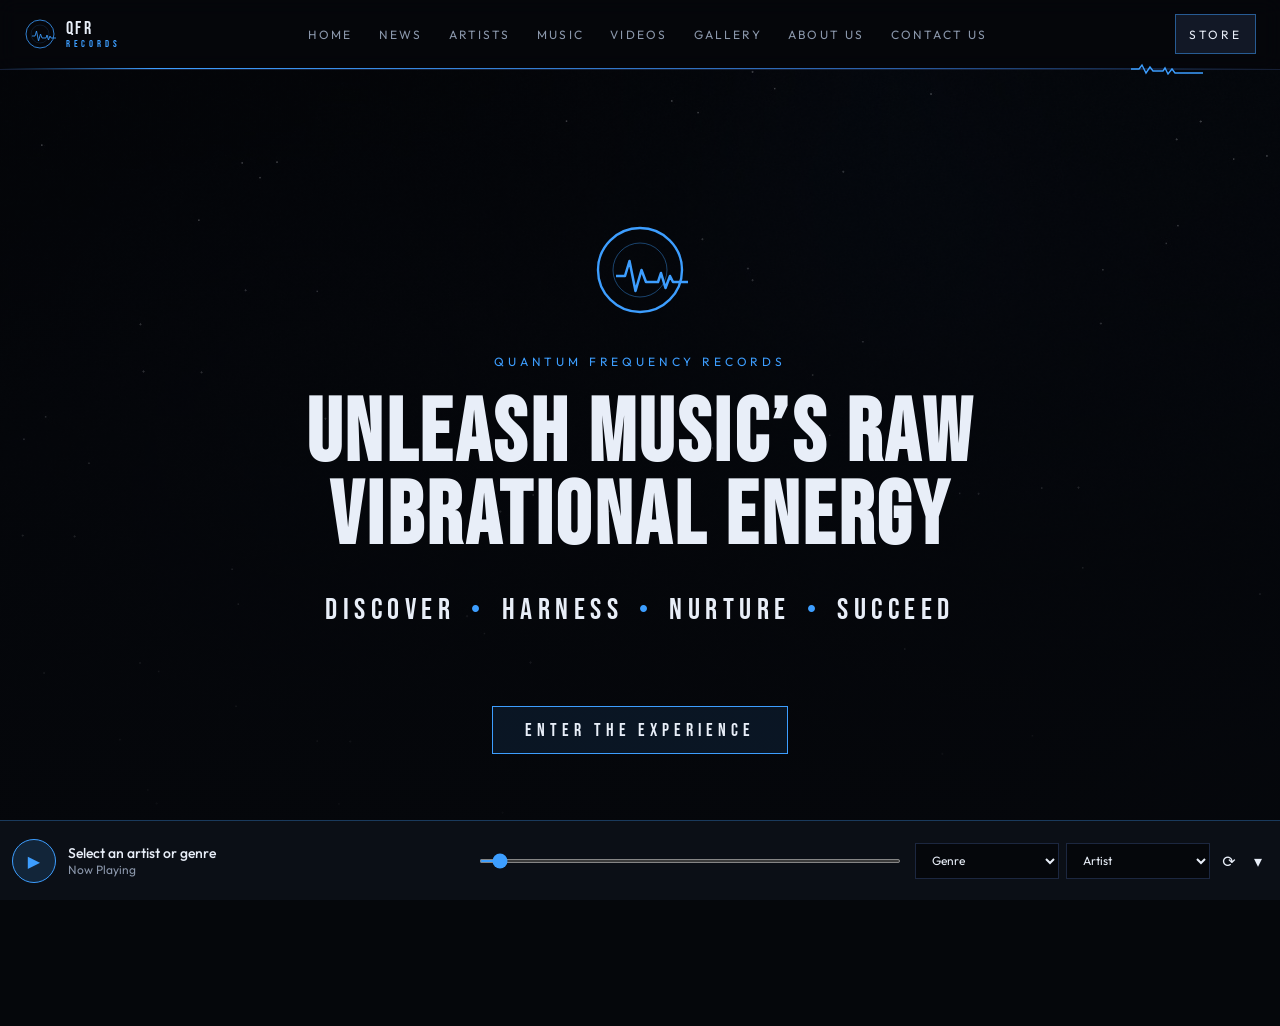
==== index.html @ 03499c4d "Initial QFR website: JSON-driven GitHub Pages universe Cinematic landing, home dashboard, roster, un" ====
<!DOCTYPE html>
<html lang="en" data-root="./">
<head>
  <meta charset="utf-8">
  <meta name="viewport" content="width=device-width, initial-scale=1">
  <title>Enter — Quantum Frequency Records</title>
  <meta name="description" content="Quantum Frequency Records — a home for artists, sounds and stories that refuse to exist inside the expected.">
  <meta name="theme-color" content="#05070b">
  <link rel="icon" type="image/svg+xml" href="./favicon.svg">
  <link rel="stylesheet" href="./assets/css/site.css">
</head>
<body>
  <div id="site-header"></div>
  <main id="app" class="page-pad"></main>
  <div id="site-footer"></div>
  <div id="now-playing"></div>
  <script src="./js/site.js"></script>
  <script src="./js/landing.js"></script>
</body>
</html>
---- assets/css/site.css ----
@import url("https://fonts.googleapis.com/css2?family=Bebas+Neue&family=Outfit:wght@300;400;500;600;700&display=swap");

:root {
  --bg: #05070b;
  --bg-2: #080b12;
  --surface: #0c1018;
  --surface-2: #121826;
  --fg: #e8eef8;
  --muted: #8b97ab;
  --accent: #3d9eff;
  --accent-2: #7ec8ff;
  --border: #1c2740;
  --line: #2a5fa8;
  --font-sans: "Outfit", ui-sans-serif, system-ui, sans-serif;
  --font-display: "Bebas Neue", ui-sans-serif, sans-serif;
  --glow: 0 0 24px color-mix(in srgb, #3d9eff 28%, transparent);
}

* { box-sizing: border-box; border-color: var(--border); }
html, body { margin: 0; background: var(--bg); color: var(--fg); font-family: var(--font-sans); min-height: 100dvh; -webkit-font-smoothing: antialiased; }
img { max-width: 100%; height: auto; display: block; }
a { color: inherit; text-decoration: none; }
button, select, input, textarea { font: inherit; color: inherit; }
button { cursor: pointer; background: none; border: 0; }
h1, h2, h3, h4 { font-family: var(--font-display); letter-spacing: 0.04em; line-height: 0.95; margin: 0; text-wrap: balance; }
p { text-wrap: pretty; }
::selection { background: color-mix(in srgb, var(--accent) 40%, transparent); }

.wrap { max-width: 72rem; margin: 0 auto; padding: 0 1.25rem; }
@media (min-width: 768px) { .wrap { padding: 0 2rem; } }
.page-pad { padding-bottom: 7.5rem; }
.hairline { box-shadow: inset 0 0 0 1px var(--border); }
.glow { box-shadow: var(--glow); }

.freq { position: relative; height: 1px; width: 100%; background: linear-gradient(90deg, transparent, var(--accent) 12%, var(--line) 70%, transparent); }
.freq::after {
  content: ""; position: absolute; right: 6%; top: 50%; width: 72px; height: 12px; transform: translateY(-50%);
  background-image: url("data:image/svg+xml;utf8,<svg xmlns='http://www.w3.org/2000/svg' viewBox='0 0 72 12' fill='none' stroke='%233d9eff' stroke-width='1.4'><path d='M0 6h8l3-4 4 8 4-6 3 4h10l2-3 3 6 4-5 3 4h28'/></svg>");
  background-repeat: no-repeat; background-size: contain;
}

/* Header */
.site-header { position: sticky; top: 0; z-index: 40; background: color-mix(in srgb, var(--bg) 92%, transparent); backdrop-filter: blur(10px); border-bottom: 1px solid color-mix(in srgb, var(--border) 80%, transparent); }
.site-header.is-overlay { background: color-mix(in srgb, var(--bg) 40%, transparent); }
.hdr { position: relative; display: flex; align-items: center; gap: 0.75rem; height: 4rem; max-width: 1400px; margin: 0 auto; padding: 0 0.75rem; }
.hdr-left { display: flex; align-items: center; gap: 0.25rem; }
.icon-btn { width: 2.75rem; height: 2.75rem; display: inline-flex; align-items: center; justify-content: center; color: var(--fg); }
.wordmark { display: flex; align-items: center; gap: 0.6rem; }
.wordmark svg { width: 2rem; height: 2rem; color: var(--accent); }
.wordmark-qfr { font-family: var(--font-display); font-size: 1.15rem; letter-spacing: 0.14em; line-height: 1; }
.wordmark-sub { display: none; font-family: var(--font-display); font-size: 0.65rem; letter-spacing: 0.38em; color: var(--accent); }
.hdr-center { position: absolute; left: 4.5rem; right: 5.5rem; text-align: center; font-family: var(--font-display); letter-spacing: 0.28em; pointer-events: none; }
.nav-desk { display: none; flex: 1; justify-content: center; gap: 0.15rem; }
.nav-desk a { padding: 0.5rem 0.75rem; font-size: 0.75rem; letter-spacing: 0.18em; text-transform: uppercase; color: var(--muted); }
.nav-desk a.active, .nav-desk a:hover { color: var(--accent); }
.store-btn { margin-left: auto; display: inline-flex; align-items: center; height: 2.5rem; padding: 0 0.85rem; border: 1px solid color-mix(in srgb, var(--accent) 50%, transparent); background: var(--surface-2); font-size: 0.75rem; letter-spacing: 0.22em; text-transform: uppercase; }
.store-btn:hover { box-shadow: var(--glow); }

@media (min-width: 1024px) {
  .menu-btn, .hdr-center { display: none; }
  .nav-desk { display: flex; }
  .wordmark-sub { display: block; }
  .hdr { height: 4.25rem; padding: 0 1.5rem; }
}

/* Drawer */
.drawer-root { position: fixed; inset: 0; z-index: 50; display: none; }
.drawer-root.open { display: block; }
.drawer-ov { position: absolute; inset: 0; background: color-mix(in srgb, var(--bg) 72%, transparent); backdrop-filter: blur(6px); }
.drawer { position: absolute; inset: 0 auto 0 0; width: min(20rem, 86vw); background: var(--surface); border-right: 1px solid var(--border); display: flex; flex-direction: column; }
.drawer nav { display: flex; flex-direction: column; padding: 1rem; gap: 0.15rem; }
.drawer nav a { padding: 0.75rem; letter-spacing: 0.18em; text-transform: uppercase; font-size: 0.9rem; }

/* Footer */
.site-footer { border-top: 1px solid var(--border); background: var(--bg-2); }
.ft-grid { display: grid; gap: 2.5rem; padding: 3.5rem 0; }
@media (min-width: 768px) { .ft-grid { grid-template-columns: 2fr 1fr 1fr; } }
.ft-bar { display: flex; flex-wrap: wrap; justify-content: space-between; gap: 0.75rem; border-top: 1px solid var(--border); padding: 1.25rem 0; font-size: 0.75rem; color: var(--muted); }
.muted { color: var(--muted); }
.kicker { font-size: 0.75rem; letter-spacing: 0.32em; text-transform: uppercase; color: var(--accent); }
.tiny { font-size: 0.65rem; letter-spacing: 0.2em; text-transform: uppercase; color: var(--accent); }

/* Buttons */
.btn { display: inline-flex; align-items: center; justify-content: center; gap: 0.5rem; height: 2.75rem; padding: 0 1.25rem; border-radius: 0.25rem; font-size: 0.875rem; letter-spacing: 0.04em; transition: 150ms ease; }
.btn:active { transform: scale(0.96); }
.btn-primary { background: var(--accent); color: var(--bg); border: 1px solid var(--accent); }
.btn-ghost { border: 1px solid var(--border); color: var(--fg); }
.btn-line { border: 1px solid color-mix(in srgb, var(--accent) 40%, transparent); color: var(--accent); }
.btn-primary:hover, .btn-line:hover { box-shadow: var(--glow); }

input, select, textarea { background: var(--bg); border: 1px solid var(--border); padding: 0 0.75rem; height: 2.75rem; width: 100%; }
textarea { height: auto; padding: 0.75rem; }
input:focus, select:focus, textarea:focus { outline: none; border-color: var(--accent); }

/* Landing */
.landing { position: relative; min-height: calc(100dvh - 4rem); display: flex; flex-direction: column; align-items: center; justify-content: center; text-align: center; overflow: hidden; padding: 1.25rem; }
.landing img.bg { position: absolute; inset: 0; width: 100%; height: 100%; object-fit: cover; opacity: 0.5; }
.landing .veil { position: absolute; inset: 0; background: linear-gradient(to bottom, color-mix(in srgb, var(--bg) 40%, transparent), var(--bg)); }
#particles { position: absolute; inset: 0; width: 100%; height: 100%; pointer-events: none; }
.landing-inner { position: relative; z-index: 1; max-width: 56rem; }
.hero-title { font-size: clamp(2.6rem, 7vw, 5.5rem); margin-top: 1.5rem; }
.subtitle { margin-top: 2rem; display: flex; flex-wrap: wrap; justify-content: center; gap: 1rem; font-family: var(--font-display); font-size: clamp(1.4rem, 3vw, 1.9rem); letter-spacing: 0.18em; }
.subtitle-word { animation: word-glow 8s ease-in-out infinite; }
.subtitle-word:nth-child(1) { animation-delay: 0s; }
.subtitle-word:nth-child(2) { animation-delay: 2s; }
.subtitle-word:nth-child(3) { animation-delay: 4s; }
.subtitle-word:nth-child(4) { animation-delay: 6s; }
@keyframes word-glow {
  0%, 100% { color: var(--muted); text-shadow: none; opacity: 0.55; }
  25%, 55% { color: var(--fg); text-shadow: 0 0 18px color-mix(in srgb, var(--accent) 80%, transparent); opacity: 1; }
}
.cta { margin-top: 3rem; display: inline-flex; height: 3rem; align-items: center; padding: 0 2rem; border: 1px solid var(--accent); background: color-mix(in srgb, var(--accent) 10%, transparent); font-family: var(--font-display); letter-spacing: 0.28em; font-size: 1.1rem; }
.cta:hover { box-shadow: var(--glow); }

/* Player */
.np { position: fixed; inset: auto 0 0 0; z-index: 40; border-top: 1px solid color-mix(in srgb, var(--accent) 30%, transparent); background: color-mix(in srgb, var(--surface) 95%, transparent); backdrop-filter: blur(10px); height: 5rem; }
.np.collapsed { height: 3rem; }
.np-inner { max-width: 1400px; margin: 0 auto; height: 100%; display: flex; align-items: center; gap: 0.75rem; padding: 0 0.75rem; }
.np-play { width: 2.75rem; height: 2.75rem; border-radius: 999px; border: 1px solid var(--accent); color: var(--accent); background: color-mix(in srgb, var(--accent) 15%, transparent); display: grid; place-items: center; flex-shrink: 0; }
.np-art { width: 2.75rem; height: 2.75rem; object-fit: cover; }
.np-meta { min-width: 0; flex: 1; }
.np-meta b { display: block; font-weight: 500; font-size: 0.875rem; white-space: nowrap; overflow: hidden; text-overflow: ellipsis; }
.np-meta span { display: block; font-size: 0.75rem; color: var(--muted); }
.np-seek { flex: 1; height: 4px; accent-color: var(--accent); display: none; }
.np-selects { display: flex; gap: 0.4rem; margin-left: auto; }
.np-selects select { height: 2.25rem; width: auto; max-width: 9rem; font-size: 0.75rem; }
@media (min-width: 768px) { .np-seek { display: block; } }

/* Cards / grids */
.hero-split { display: grid; gap: 2.5rem; align-items: center; padding: 3rem 0; }
@media (min-width: 768px) { .hero-split { grid-template-columns: 1fr 1fr; } }
.mission { display: grid; grid-template-columns: 1fr; gap: 1px; background: var(--border); margin-top: 2rem; }
@media (min-width: 640px) { .mission { grid-template-columns: 1fr 1fr; } }
@media (min-width: 768px) { .mission { grid-template-columns: 1fr 1fr 1fr; } }
.mission button { min-height: 8rem; background: var(--surface); padding: 1.5rem; text-align: left; }
.mission button.open, .mission button:hover { background: var(--surface-2); }
.mission .note { display: none; margin-top: 0.75rem; font-size: 0.875rem; color: var(--muted); }
.mission button.open .note { display: block; }

.latest-grid { display: grid; gap: 1.5rem; margin-top: 2rem; }
@media (min-width: 1024px) { .latest-grid { grid-template-columns: 1fr 1.4fr; } }
.latest-btns { display: grid; grid-template-columns: 1fr 1fr; gap: 0.75rem; }
.latest-btns button { border: 1px solid var(--border); background: var(--surface); padding: 1.25rem; text-align: left; }
.latest-btns button.on { border-color: var(--accent); box-shadow: var(--glow); }
.latest-detail { position: relative; min-height: 16rem; overflow: hidden; border: 1px solid var(--border); color: var(--fg); }
.latest-detail img { position: absolute; inset: 0; width: 100%; height: 100%; object-fit: cover; }
.latest-detail .cap { position: absolute; inset: auto 0 0 0; padding: 1.5rem; background: linear-gradient(transparent, var(--bg)); }

.trend { display: grid; gap: 1.25rem; margin-top: 2rem; }
@media (min-width: 768px) { .trend { grid-template-columns: 1fr 1fr 1fr; } }
.trend a { position: relative; overflow: hidden; border: 1px solid var(--border); }
.trend img { width: 100%; aspect-ratio: 1; object-fit: cover; }
.trend .cap { position: absolute; inset: auto 0 0 0; padding: 1rem; background: linear-gradient(transparent, var(--bg)); }

.seg { display: flex; border: 1px solid var(--border); }
.seg button { height: 2.5rem; padding: 0 1rem; font-size: 0.75rem; letter-spacing: 0.18em; text-transform: uppercase; color: var(--muted); }
.seg button.on { background: var(--accent); color: var(--bg); }

.ticker { overflow: hidden; border-block: 1px solid var(--border); background: color-mix(in srgb, var(--surface) 60%, transparent); padding: 1rem 0; }
.ticker-track { display: flex; width: max-content; gap: 2rem; animation: ticker 42s linear infinite; }
.ticker-track:hover { animation-play-state: paused; }
.ticker-track a { width: 5.5rem; height: 5.5rem; flex-shrink: 0; border: 1px solid var(--border); overflow: hidden; }
.ticker-track img { width: 100%; height: 100%; object-fit: cover; }
@keyframes ticker { to { transform: translateX(-50%); } }

.artist-row { display: grid; border: 1px solid var(--border); overflow: hidden; margin: 2.5rem 0; }
@media (min-width: 768px) { .artist-row { grid-template-columns: 1fr 1fr; } }
.artist-row.flip .pic { order: 2; }
.artist-row .pic { position: relative; min-height: 16rem; }
.artist-row .pic img { position: absolute; inset: 0; width: 100%; height: 100%; object-fit: cover; }
.artist-row .pic .cap { position: absolute; inset: auto 0 0 0; padding: 1.5rem; background: linear-gradient(transparent, var(--bg)); }
.artist-row .copy { background: var(--surface); padding: 1.5rem; display: flex; flex-direction: column; justify-content: center; }
@media (min-width: 768px) { .artist-row .copy { padding: 2.5rem; } }
.row-actions { display: flex; flex-wrap: wrap; gap: 0.5rem; margin-top: 1.5rem; }

.artist-hero { position: relative; min-height: 52vh; overflow: hidden; }
.artist-hero img.cover { position: absolute; inset: 0; width: 100%; height: 100%; object-fit: cover; }
.artist-hero .veil { position: absolute; inset: 0; background: linear-gradient(to top, var(--bg), color-mix(in srgb, var(--bg) 55%, transparent), color-mix(in srgb, var(--bg) 20%, transparent)); }
.artist-hero .inner { position: relative; min-height: 52vh; display: flex; flex-direction: column; justify-content: flex-end; gap: 1rem; padding: 3rem 0; }
@media (min-width: 768px) { .artist-hero .inner { flex-direction: row; align-items: flex-end; justify-content: space-between; } }
.anav { position: sticky; top: 4rem; z-index: 30; background: color-mix(in srgb, var(--bg) 95%, transparent); backdrop-filter: blur(10px); border-bottom: 1px solid var(--border); }
.anav .wrap { display: flex; gap: 0.25rem; overflow-x: auto; padding-top: 0.5rem; padding-bottom: 0.5rem; }
.anav a { flex-shrink: 0; padding: 0.5rem 0.75rem; font-size: 0.75rem; letter-spacing: 0.18em; text-transform: uppercase; color: var(--muted); }
.anav a.on { color: var(--accent); }

.members { display: grid; gap: 1.5rem; margin-top: 2rem; }
@media (min-width: 640px) { .members { grid-template-columns: 1fr 1fr; } }
@media (min-width: 1024px) { .members { grid-template-columns: repeat(4, 1fr); } }
.members figure { border: 1px solid var(--border); background: var(--surface); margin: 0; }
.members img { aspect-ratio: 4/5; width: 100%; object-fit: cover; }
.members figcaption { padding: 1rem; }

.list { border: 1px solid var(--border); }
.list .row { display: flex; align-items: center; gap: 0.75rem; padding: 0.75rem 1rem; background: var(--surface); border-bottom: 1px solid var(--border); }
.list .row img { width: 3rem; height: 3rem; object-fit: cover; }
.lyrics { white-space: pre-wrap; padding: 1rem; font-size: 0.875rem; color: var(--muted); border-top: 1px solid var(--border); margin: 0; font-family: inherit; }

.cards { display: grid; gap: 1.25rem; }
@media (min-width: 640px) { .cards.two { grid-template-columns: 1fr 1fr; } }
@media (min-width: 768px) { .cards.three { grid-template-columns: 1fr 1fr 1fr; } }
.card { border: 1px solid var(--border); background: var(--surface); overflow: hidden; }
.card img.cover { width: 100%; aspect-ratio: 16/9; object-fit: cover; }
.card img.sq { width: 100%; aspect-ratio: 1; object-fit: cover; }
.card .body { padding: 1rem; }

.gal { display: grid; grid-template-columns: 1fr 1fr; gap: 0.75rem; }
@media (min-width: 768px) { .gal { grid-template-columns: 1fr 1fr 1fr; } }
.chips { display: flex; flex-wrap: wrap; gap: 0.5rem; }
.chip { height: 2.25rem; padding: 0 0.75rem; border: 1px solid var(--border); font-size: 0.75rem; letter-spacing: 0.14em; text-transform: uppercase; color: var(--muted); }
.chip.on { border-color: var(--accent); color: var(--accent); }

.lightbox { position: fixed; inset: 0; z-index: 60; background: color-mix(in srgb, var(--bg) 92%, transparent); display: grid; place-items: center; padding: 1.5rem; }
.form { border: 1px solid var(--border); background: var(--surface); padding: 1.5rem; display: grid; gap: 1rem; }
label.field { display: block; font-size: 0.75rem; letter-spacing: 0.16em; text-transform: uppercase; color: var(--muted); }
label.field > * { margin-top: 0.5rem; text-transform: none; letter-spacing: 0; }

.section { padding: 3rem 0; }
.py { padding: 3rem 0; }

@media (prefers-reduced-motion: reduce) {
  .ticker-track, .subtitle-word { animation: none !important; }
}

body.lock { overflow: hidden; }
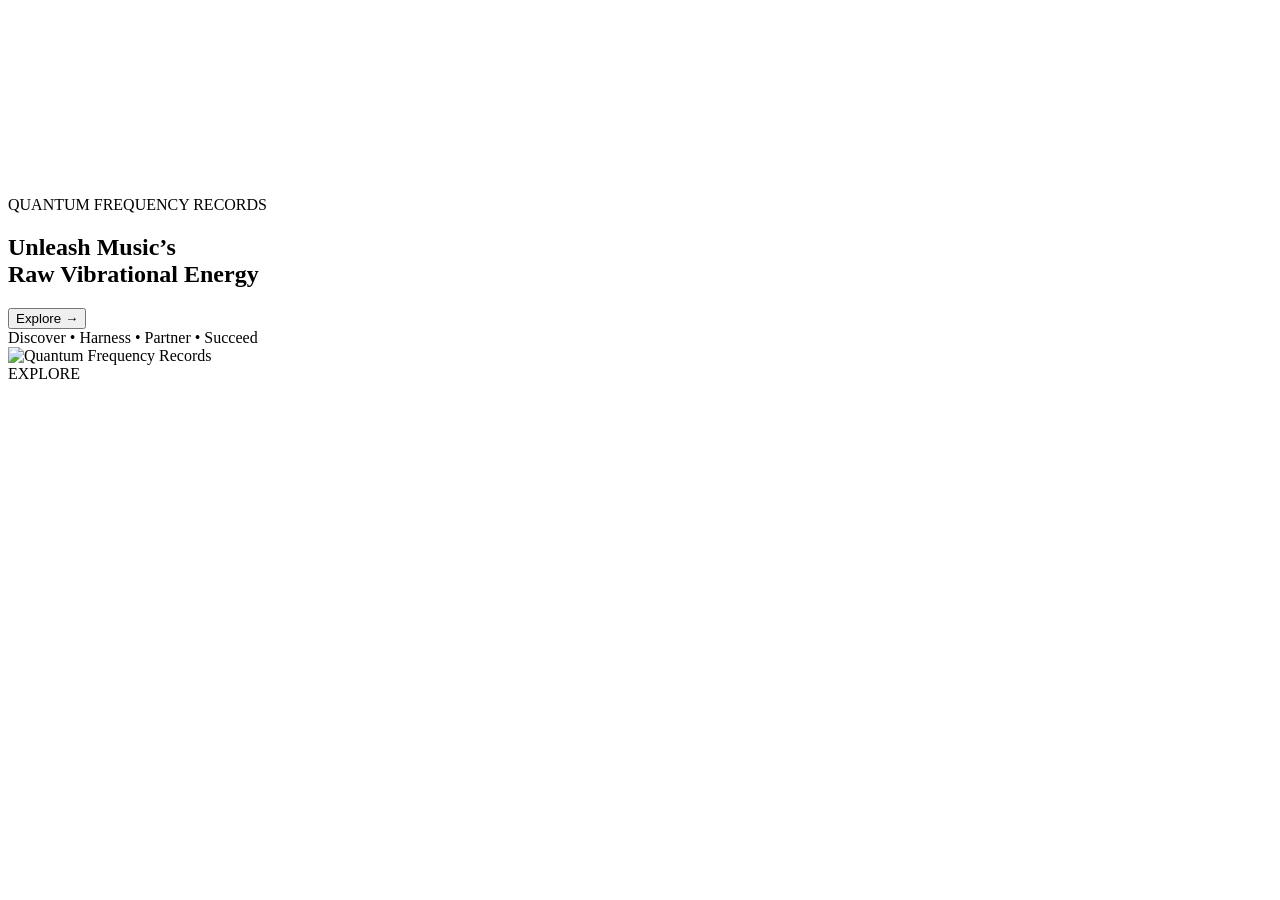
==== commit 7edc8b9c: "Add files via upload" ====
--- a/index.html
+++ b/index.html
@@ -1,20 +1,183 @@
 <!DOCTYPE html>
-<html lang="en" data-root="./">
+<html lang="en">
 <head>
-  <meta charset="utf-8">
-  <meta name="viewport" content="width=device-width, initial-scale=1">
-  <title>Enter — Quantum Frequency Records</title>
-  <meta name="description" content="Quantum Frequency Records — a home for artists, sounds and stories that refuse to exist inside the expected.">
-  <meta name="theme-color" content="#05070b">
-  <link rel="icon" type="image/svg+xml" href="./favicon.svg">
-  <link rel="stylesheet" href="./assets/css/site.css">
+    <meta charset="UTF-8">
+
+    <meta
+        name="viewport"
+        content="width=device-width, initial-scale=1.0"
+    >
+
+    <meta
+        name="description"
+        content="Quantum Frequency Records — Unleash Music's Raw Vibrational Energy."
+    >
+
+    <meta
+        name="theme-color"
+        content="#000000"
+    >
+
+    <title>Quantum Frequency Records</title>
+
+    <link
+        rel="stylesheet"
+        href="css/style.css"
+    >
 </head>
+
 <body>
-  <div id="site-header"></div>
-  <main id="app" class="page-pad"></main>
-  <div id="site-footer"></div>
-  <div id="now-playing"></div>
-  <script src="./js/site.js"></script>
-  <script src="./js/landing.js"></script>
+
+    <!-- =========================================================
+         LANDING PAGE
+    ========================================================== -->
+
+    <main
+        id="landing"
+        class="landing"
+        aria-label="Quantum Frequency Records introduction"
+    >
+
+        <!-- Atmospheric background -->
+        <div class="ambient-background"></div>
+
+        <!-- Optional background image -->
+        <div class="background-image"></div>
+
+        <!-- Large logo watermark -->
+        <div
+            class="logo-watermark"
+            aria-hidden="true"
+        >
+            <img
+                src="assets/images/logo/qfr-logo.png"
+                alt=""
+            >
+        </div>
+
+        <!-- Particle canvas -->
+        <canvas
+            id="particleCanvas"
+            aria-hidden="true"
+        ></canvas>
+
+        <!-- Dark cinematic overlay -->
+        <div
+            class="cinematic-overlay"
+            aria-hidden="true"
+        ></div>
+
+        <!-- Main content -->
+        <section class="landing-content">
+
+            <!-- Main headline -->
+            <div class="headline-wrapper">
+
+                <p class="eyebrow">
+                    QUANTUM FREQUENCY RECORDS
+                </p>
+
+                <h1>
+                    Unleash Music’s<br>
+                    Raw Vibrational Energy
+                </h1>
+
+            </div>
+
+
+            <!-- Explore button -->
+            <button
+                id="exploreButton"
+                class="explore-button"
+                type="button"
+            >
+
+                <span class="button-text">
+                    Explore
+                </span>
+
+                <span
+                    class="button-arrow"
+                    aria-hidden="true"
+                >
+                    →
+                </span>
+
+            </button>
+
+
+            <!-- Animated subtitle -->
+            <div
+                class="subtitle"
+                aria-label="Discover, Harness, Partner, Succeed"
+            >
+
+                <span class="subtitle-word active">
+                    Discover
+                </span>
+
+                <span class="subtitle-separator">
+                    •
+                </span>
+
+                <span class="subtitle-word">
+                    Harness
+                </span>
+
+                <span class="subtitle-separator">
+                    •
+                </span>
+
+                <span class="subtitle-word">
+                    Partner
+                </span>
+
+                <span class="subtitle-separator">
+                    •
+                </span>
+
+                <span class="subtitle-word">
+                    Succeed
+                </span>
+
+            </div>
+
+        </section>
+
+
+        <!-- Bottom logo -->
+        <div class="bottom-brand">
+
+            <img
+                src="assets/images/logo/qfr-logo.png"
+                alt="Quantum Frequency Records"
+            >
+
+        </div>
+
+
+        <!-- Scroll indicator -->
+        <div
+            class="scroll-indicator"
+            aria-hidden="true"
+        >
+
+            <span class="scroll-line"></span>
+
+            <span class="scroll-text">
+                EXPLORE
+            </span>
+
+        </div>
+
+    </main>
+
+
+    <!-- =========================================================
+         JAVASCRIPT
+    ========================================================== -->
+
+    <script src="js/landing.js"></script>
+
 </body>
-</html>
+</html>
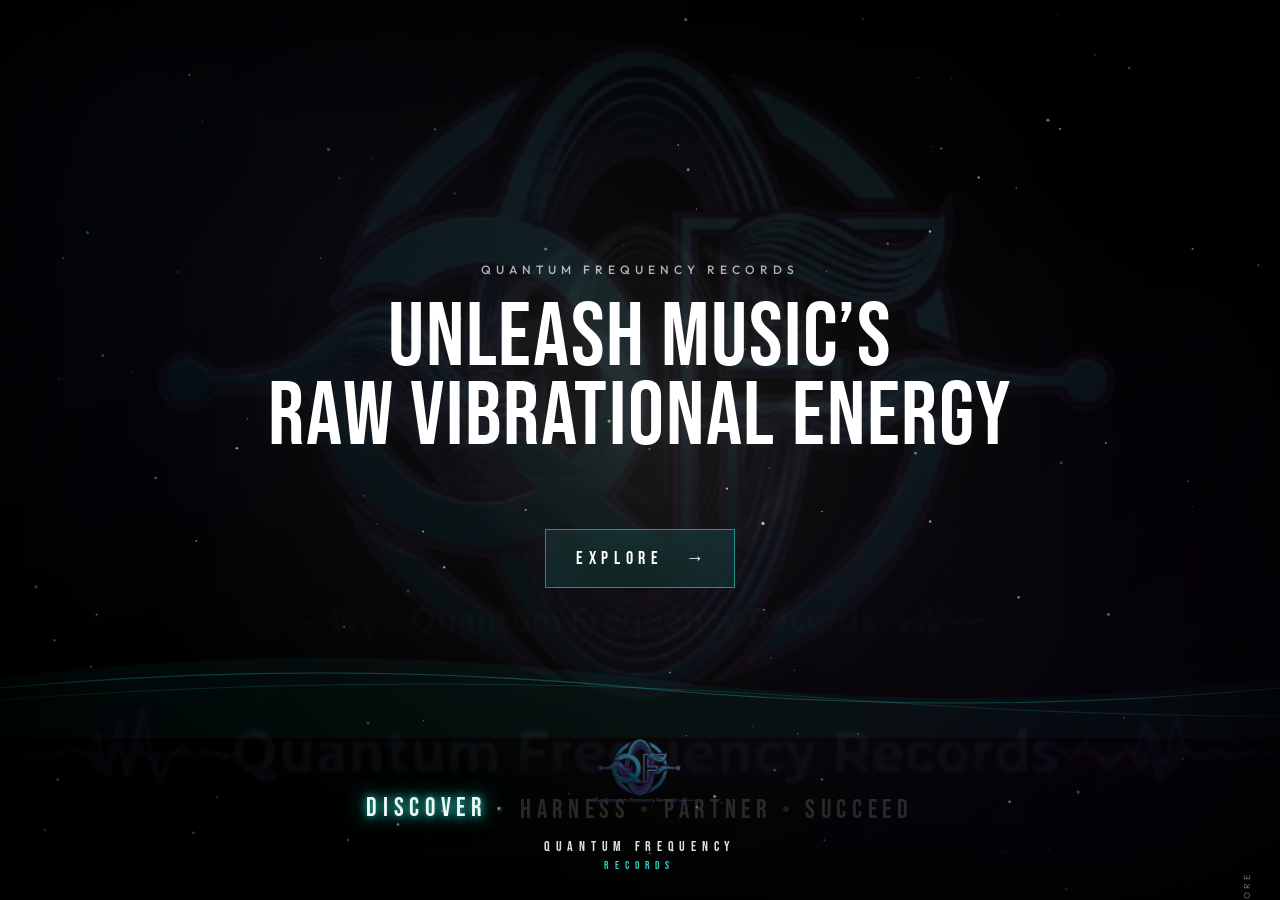
==== commit 4d3e58e8: "Update QFR site to match page-spec mockups Cyan cinematic system, nine-value ring, five latest JSON " ====
--- a/index.html
+++ b/index.html
@@ -15,10 +15,12 @@
 
     <meta
         name="theme-color"
-        content="#000000"
+        content="#04060a"
     >
 
     <title>Quantum Frequency Records</title>
+
+    <link rel="icon" type="image/svg+xml" href="favicon.svg">
 
     <link
         rel="stylesheet"
@@ -60,6 +62,14 @@
             id="particleCanvas"
             aria-hidden="true"
         ></canvas>
+
+        <div class="wave-field" aria-hidden="true">
+            <svg viewBox="0 0 1200 120" preserveAspectRatio="none">
+                <path d="M0 60 Q150 20 300 60 T600 60 T900 60 T1200 60 V120 H0 Z" fill="rgba(46,230,214,0.06)"/>
+                <path d="M0 70 Q150 40 300 70 T600 70 T900 70 T1200 70" fill="none" stroke="rgba(46,230,214,0.35)" stroke-width="1.2"/>
+                <path d="M0 82 Q200 50 400 82 T800 82 T1200 82" fill="none" stroke="rgba(46,230,214,0.2)" stroke-width="1"/>
+            </svg>
+        </div>
 
         <!-- Dark cinematic overlay -->
         <div
@@ -153,6 +163,9 @@
                 alt="Quantum Frequency Records"
             >
 
+            <p class="brand-name">QUANTUM FREQUENCY</p>
+            <p class="brand-sub">RECORDS</p>
+
         </div>
 
 
--- a/css/style.css
+++ b/css/style.css
@@ -0,0 +1,859 @@
+/* ============================================================
+   QUANTUM FREQUENCY RECORDS
+   LANDING PAGE
+   ============================================================ */
+
+@import url("https://fonts.googleapis.com/css2?family=Bebas+Neue&family=Outfit:wght@300;400;500;600;700&display=swap");
+
+
+/* ------------------------------------------------------------
+   RESET
+------------------------------------------------------------ */
+
+* {
+    margin: 0;
+    padding: 0;
+    box-sizing: border-box;
+}
+
+
+html {
+    width: 100%;
+    min-height: 100%;
+    background: #000;
+    scroll-behavior: smooth;
+}
+
+
+body {
+    width: 100%;
+    min-height: 100%;
+    background: #000;
+    color: #fff;
+    font-family:
+        "Outfit",
+        Inter,
+        Helvetica Neue,
+        Helvetica,
+        Arial,
+        sans-serif;
+
+    overflow-x: hidden;
+}
+
+
+/* ------------------------------------------------------------
+   LANDING CONTAINER
+------------------------------------------------------------ */
+
+.landing {
+    position: relative;
+
+    width: 100%;
+    min-height: 100svh;
+
+    display: flex;
+    align-items: center;
+    justify-content: center;
+
+    overflow: hidden;
+
+    background: #000;
+}
+
+
+/* ------------------------------------------------------------
+   OPTIONAL BACKGROUND IMAGE
+------------------------------------------------------------ */
+
+.background-image {
+    position: absolute;
+    inset: 0;
+
+    z-index: 0;
+
+    background-image:
+        url("../assets/images/backgrounds/landing-background.jpg");
+
+    background-size: cover;
+    background-position: center;
+
+    opacity: 0;
+
+    transition: opacity 2s ease;
+
+    pointer-events: none;
+}
+
+
+/*
+   If the background image exists, JavaScript will add
+   the "background-loaded" class.
+*/
+
+.background-loaded .background-image {
+    opacity: 0.18;
+}
+
+
+/* ------------------------------------------------------------
+   AMBIENT BACKGROUND
+------------------------------------------------------------ */
+
+.ambient-background {
+    position: absolute;
+    inset: -20%;
+
+    z-index: 1;
+
+    background:
+
+        radial-gradient(
+            circle at 50% 48%,
+            rgba(255, 255, 255, 0.10) 0%,
+            rgba(255, 255, 255, 0.035) 18%,
+            transparent 48%
+        ),
+
+        radial-gradient(
+            circle at 15% 20%,
+            rgba(100, 140, 255, 0.08),
+            transparent 38%
+        ),
+
+        radial-gradient(
+            circle at 85% 80%,
+            rgba(160, 80, 255, 0.07),
+            transparent 40%
+        );
+
+    animation:
+        ambientMovement 18s ease-in-out infinite alternate;
+
+    pointer-events: none;
+}
+
+
+@keyframes ambientMovement {
+
+    0% {
+        transform: scale(1) translate3d(0, 0, 0);
+    }
+
+    50% {
+        transform: scale(1.04) translate3d(-1%, 1%, 0);
+    }
+
+    100% {
+        transform: scale(1.08) translate3d(1%, -1%, 0);
+    }
+
+}
+
+
+/* ------------------------------------------------------------
+   LOGO WATERMARK
+------------------------------------------------------------ */
+
+.logo-watermark {
+    position: absolute;
+
+    width: min(72vw, 720px);
+
+    left: 50%;
+    top: 50%;
+
+    transform:
+        translate(-50%, -50%)
+        scale(1);
+
+    z-index: 2;
+
+    opacity: 0.035;
+
+    pointer-events: none;
+
+    animation:
+        watermarkPulse 12s ease-in-out infinite;
+}
+
+
+.logo-watermark img {
+    display: block;
+
+    width: 100%;
+    height: auto;
+
+    filter:
+        grayscale(100%)
+        brightness(2);
+}
+
+
+@keyframes watermarkPulse {
+
+    0%,
+    100% {
+        opacity: 0.025;
+        transform:
+            translate(-50%, -50%)
+            scale(1);
+    }
+
+    50% {
+        opacity: 0.055;
+        transform:
+            translate(-50%, -50%)
+            scale(1.035);
+    }
+
+}
+
+
+/* ------------------------------------------------------------
+   PARTICLE CANVAS
+------------------------------------------------------------ */
+
+#particleCanvas {
+    position: absolute;
+
+    inset: 0;
+
+    width: 100%;
+    height: 100%;
+
+    z-index: 3;
+
+    pointer-events: none;
+}
+
+
+/* ------------------------------------------------------------
+   CINEMATIC OVERLAY
+------------------------------------------------------------ */
+
+.cinematic-overlay {
+    position: absolute;
+
+    inset: 0;
+
+    z-index: 4;
+
+    pointer-events: none;
+
+    background:
+
+        radial-gradient(
+            ellipse at center,
+            transparent 25%,
+            rgba(0, 0, 0, 0.22) 65%,
+            rgba(0, 0, 0, 0.82) 100%
+        );
+
+    box-shadow:
+        inset 0 0 180px rgba(0, 0, 0, 0.85);
+}
+
+
+/* ------------------------------------------------------------
+   LANDING CONTENT
+------------------------------------------------------------ */
+
+.landing-content {
+    position: relative;
+
+    z-index: 10;
+
+    width: min(92%, 1100px);
+
+    min-height: 100svh;
+
+    display: flex;
+
+    flex-direction: column;
+
+    align-items: center;
+
+    justify-content: center;
+
+    text-align: center;
+
+    padding:
+        80px
+        20px
+        130px;
+
+    animation:
+        contentReveal 1.8s ease forwards;
+}
+
+
+@keyframes contentReveal {
+
+    from {
+        opacity: 0;
+        transform: translateY(20px);
+    }
+
+    to {
+        opacity: 1;
+        transform: translateY(0);
+    }
+
+}
+
+
+/* ------------------------------------------------------------
+   EYEBROW
+------------------------------------------------------------ */
+
+.eyebrow {
+    margin-bottom: 22px;
+
+    font-size: clamp(
+        0.55rem,
+        1vw,
+        0.75rem
+    );
+
+    letter-spacing: 0.42em;
+
+    font-weight: 500;
+
+    opacity: 0.68;
+}
+
+
+/* ------------------------------------------------------------
+   HEADLINE
+------------------------------------------------------------ */
+
+.headline-wrapper {
+    max-width: 1050px;
+}
+
+
+h1 {
+    font-family: "Bebas Neue", "Oswald", sans-serif;
+
+    font-size: clamp(
+        2.4rem,
+        7vw,
+        6.8rem
+    );
+
+    line-height: 0.88;
+
+    letter-spacing: 0.02em;
+
+    font-weight: 400;
+
+    text-wrap: balance;
+
+    text-shadow:
+        0 0 30px rgba(255, 255, 255, 0.06),
+        0 0 80px rgba(255, 255, 255, 0.035);
+}
+
+
+/* ------------------------------------------------------------
+   EXPLORE BUTTON
+------------------------------------------------------------ */
+
+.explore-button {
+    position: relative;
+
+    margin-top: 72px;
+
+    min-width: 190px;
+
+    padding: 17px 27px;
+
+    border: 1px solid rgba(46, 230, 214, 0.55);
+
+    border-radius: 0;
+
+    background:
+        rgba(46, 230, 214, 0.10);
+
+    color: #fff;
+
+    display: flex;
+
+    align-items: center;
+    justify-content: center;
+
+    gap: 22px;
+
+    font-family: "Bebas Neue", "Oswald", sans-serif;
+
+    font-size: 1.1rem;
+
+    letter-spacing: 0.32em;
+
+    text-transform: uppercase;
+
+    cursor: pointer;
+
+    backdrop-filter: blur(12px);
+
+    -webkit-backdrop-filter: blur(12px);
+
+    transition:
+        transform 0.35s ease,
+        background 0.35s ease,
+        border-color 0.35s ease,
+        box-shadow 0.35s ease;
+
+    overflow: hidden;
+}
+
+
+.explore-button::before {
+    content: "";
+
+    position: absolute;
+
+    inset: 0;
+
+    background:
+        linear-gradient(
+            110deg,
+            transparent 20%,
+            rgba(255, 255, 255, 0.15) 50%,
+            transparent 80%
+        );
+
+    transform: translateX(-120%);
+
+    transition:
+        transform 0.8s ease;
+}
+
+
+.explore-button:hover::before {
+    transform: translateX(120%);
+}
+
+
+.explore-button:hover {
+    transform: translateY(-3px);
+
+    border-color:
+        rgba(46, 230, 214, 0.9);
+
+    background:
+        rgba(46, 230, 214, 0.16);
+
+    box-shadow:
+        0 0 30px rgba(46, 230, 214, 0.28);
+}
+
+
+.explore-button:active {
+    transform: translateY(0);
+}
+
+
+.button-text,
+.button-arrow {
+    position: relative;
+
+    z-index: 2;
+}
+
+
+.button-arrow {
+    font-size: 1.15rem;
+
+    letter-spacing: 0;
+
+    transition:
+        transform 0.3s ease;
+}
+
+
+.explore-button:hover .button-arrow {
+    transform: translateX(5px);
+}
+
+
+/* ------------------------------------------------------------
+   SUBTITLE
+------------------------------------------------------------ */
+
+.subtitle {
+    position: absolute;
+
+    bottom: 74px;
+
+    left: 20px;
+    right: 20px;
+
+    display: flex;
+
+    justify-content: center;
+    align-items: center;
+
+    flex-wrap: wrap;
+
+    gap: 10px;
+
+    font-family: "Bebas Neue", "Oswald", sans-serif;
+
+    font-size: clamp(
+        1.1rem,
+        2.4vw,
+        1.6rem
+    );
+
+    letter-spacing: 0.22em;
+
+    text-transform: uppercase;
+
+    color: rgba(255, 255, 255, 0.38);
+}
+
+
+.subtitle-word {
+    position: relative;
+
+    transition:
+        color 0.8s ease,
+        opacity 0.8s ease,
+        text-shadow 0.8s ease,
+        transform 0.8s ease;
+
+    opacity: 0.38;
+}
+
+
+.subtitle-word.active {
+    color: #eef7f6;
+
+    opacity: 1;
+
+    transform: translateY(-2px);
+
+    text-shadow:
+        0 0 8px rgba(46, 230, 214, 0.95),
+        0 0 22px rgba(46, 230, 214, 0.7),
+        0 0 50px rgba(46, 230, 214, 0.4);
+}
+
+
+.subtitle-separator {
+    opacity: 0.25;
+}
+
+
+/* ------------------------------------------------------------
+   BOTTOM BRAND
+------------------------------------------------------------ */
+
+.bottom-brand {
+    position: absolute;
+
+    z-index: 12;
+
+    bottom: 28px;
+
+    left: 50%;
+
+    transform: translateX(-50%);
+
+    width: auto;
+
+    opacity: 0.92;
+
+    pointer-events: none;
+
+    display: flex;
+
+    flex-direction: column;
+
+    align-items: center;
+}
+
+
+.bottom-brand img {
+    display: block;
+
+    width: min(110px, 22vw);
+
+    height: auto;
+}
+
+.bottom-brand .brand-name {
+    margin-top: 10px;
+    font-family: "Bebas Neue", "Oswald", sans-serif;
+    font-size: 0.85rem;
+    letter-spacing: 0.42em;
+    color: #eef7f6;
+}
+
+.bottom-brand .brand-sub {
+    margin-top: 4px;
+    font-family: "Bebas Neue", "Oswald", sans-serif;
+    font-size: 0.7rem;
+    letter-spacing: 0.55em;
+    color: #2ee6d6;
+}
+
+
+/* ------------------------------------------------------------
+   SCROLL INDICATOR
+------------------------------------------------------------ */
+
+.scroll-indicator {
+    position: absolute;
+
+    z-index: 12;
+
+    right: 28px;
+
+    bottom: 28px;
+
+    display: flex;
+
+    align-items: center;
+
+    gap: 12px;
+
+    transform: rotate(-90deg);
+
+    transform-origin: right bottom;
+
+    opacity: 0.42;
+
+    pointer-events: none;
+}
+
+
+.scroll-text {
+    font-size: 0.55rem;
+
+    letter-spacing: 0.35em;
+}
+
+
+.scroll-line {
+    display: block;
+
+    width: 55px;
+
+    height: 1px;
+
+    background:
+        rgba(255, 255, 255, 0.65);
+
+    position: relative;
+
+    overflow: hidden;
+}
+
+
+.scroll-line::after {
+    content: "";
+
+    position: absolute;
+
+    top: 0;
+    left: -100%;
+
+    width: 100%;
+    height: 100%;
+
+    background: #fff;
+
+    animation:
+        scrollLine 2.2s ease-in-out infinite;
+}
+
+
+@keyframes scrollLine {
+
+    0% {
+        left: -100%;
+    }
+
+    50% {
+        left: 0;
+    }
+
+    100% {
+        left: 100%;
+    }
+
+}
+
+
+/* ------------------------------------------------------------
+   TRANSITION STATE
+------------------------------------------------------------ */
+
+.landing.is-exiting {
+    animation:
+        landingExit 1.2s ease forwards;
+}
+
+
+@keyframes landingExit {
+
+    from {
+        opacity: 1;
+        transform: scale(1);
+    }
+
+    to {
+        opacity: 0;
+        transform: scale(1.025);
+    }
+
+}
+
+
+/* ------------------------------------------------------------
+   ACCESSIBILITY
+------------------------------------------------------------ */
+
+.explore-button:focus-visible {
+    outline: 2px solid #fff;
+
+    outline-offset: 5px;
+}
+
+
+@media (prefers-reduced-motion: reduce) {
+
+    *,
+    *::before,
+    *::after {
+        animation-duration: 0.001ms !important;
+        animation-iteration-count: 1 !important;
+        scroll-behavior: auto !important;
+        transition-duration: 0.001ms !important;
+    }
+
+}
+
+
+/* ------------------------------------------------------------
+   MOBILE
+------------------------------------------------------------ */
+
+@media (max-width: 600px) {
+
+    .landing-content {
+        padding:
+            70px
+            18px
+            120px;
+    }
+
+
+    .eyebrow {
+        letter-spacing: 0.25em;
+
+        margin-bottom: 18px;
+    }
+
+
+    h1 {
+        font-size:
+            clamp(
+                2.35rem,
+                12vw,
+                4.2rem
+            );
+
+        line-height: 0.98;
+    }
+
+
+    .explore-button {
+        margin-top: 55px;
+
+        min-width: 165px;
+
+        padding: 15px 22px;
+    }
+
+
+    .subtitle {
+        bottom: 62px;
+
+        gap: 7px;
+
+        letter-spacing: 0.16em;
+
+        font-size: 0.58rem;
+    }
+
+
+    .bottom-brand {
+        bottom: 17px;
+
+        width: 115px;
+    }
+
+
+    .scroll-indicator {
+        display: none;
+    }
+
+
+    .logo-watermark {
+        width: 100vw;
+    }
+
+}
+
+
+/* ------------------------------------------------------------
+   VERY SMALL SCREENS
+------------------------------------------------------------ */
+
+@media (max-width: 380px) {
+
+    h1 {
+        font-size: 2.15rem;
+    }
+
+
+    .subtitle {
+        max-width: 300px;
+
+        margin: 0 auto;
+
+        line-height: 1.8;
+    }
+
+}
+
+.wave-field {
+    position: absolute;
+    left: 0;
+    right: 0;
+    bottom: 18%;
+    z-index: 4;
+    height: 120px;
+    overflow: hidden;
+    pointer-events: none;
+    opacity: 0.85;
+}
+
+.wave-field svg {
+    width: 200%;
+    height: 100%;
+    animation: wave-drift 28s linear infinite;
+}
+
+@keyframes wave-drift {
+    from { transform: translateX(0); }
+    to { transform: translateX(-50%); }
+}
+
+@media (prefers-reduced-motion: reduce) {
+    .wave-field svg { animation: none !important; }
+}
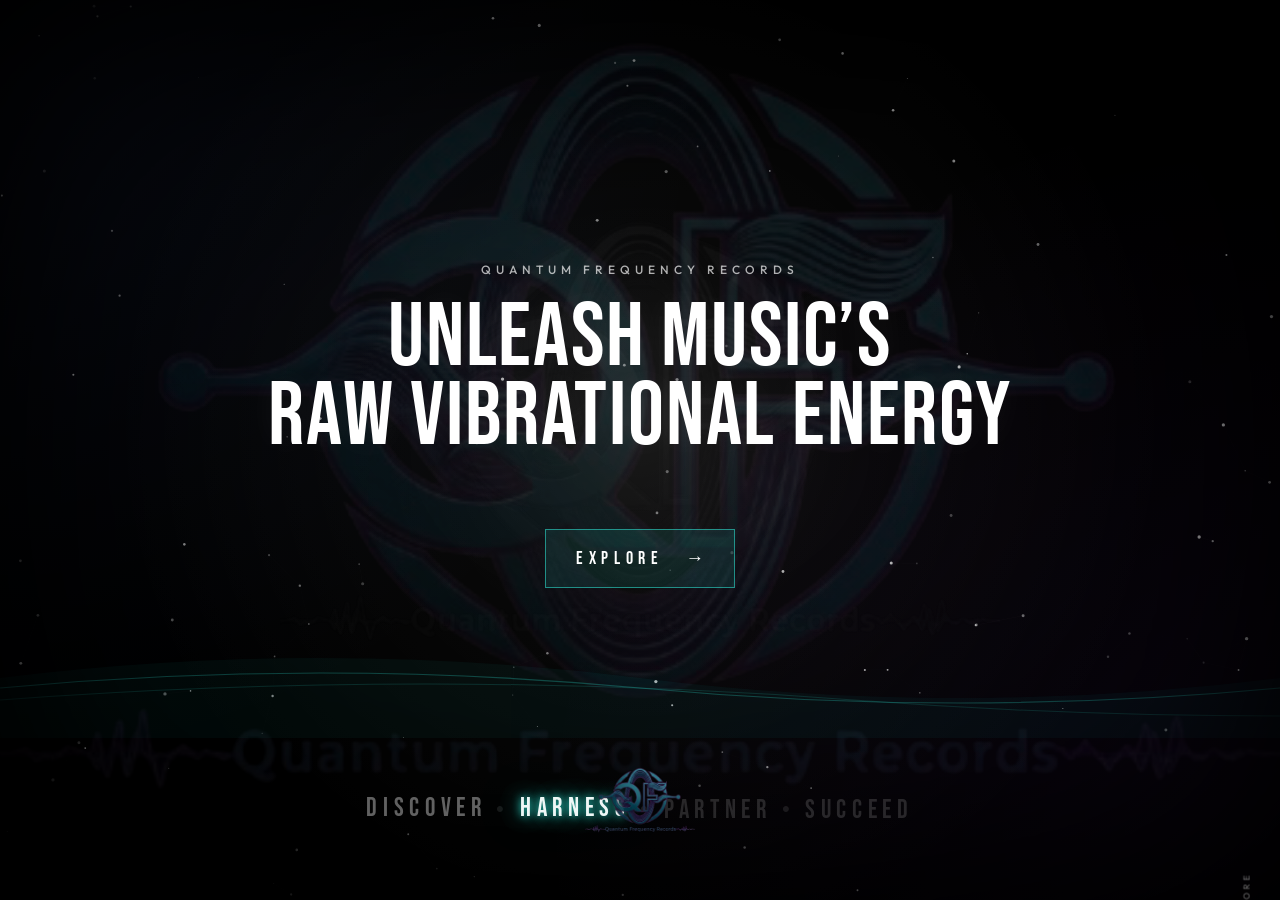
==== commit 282f38e5: "Update index.html" ====
--- a/index.html
+++ b/index.html
@@ -163,8 +163,8 @@
                 alt="Quantum Frequency Records"
             >
 
-            <p class="brand-name">QUANTUM FREQUENCY</p>
-            <p class="brand-sub">RECORDS</p>
+            <p class="brand-name"></p>
+            <p class="brand-sub"></p>
 
         </div>
 
@@ -193,4 +193,4 @@
     <script src="js/landing.js"></script>
 
 </body>
-</html>+</html>
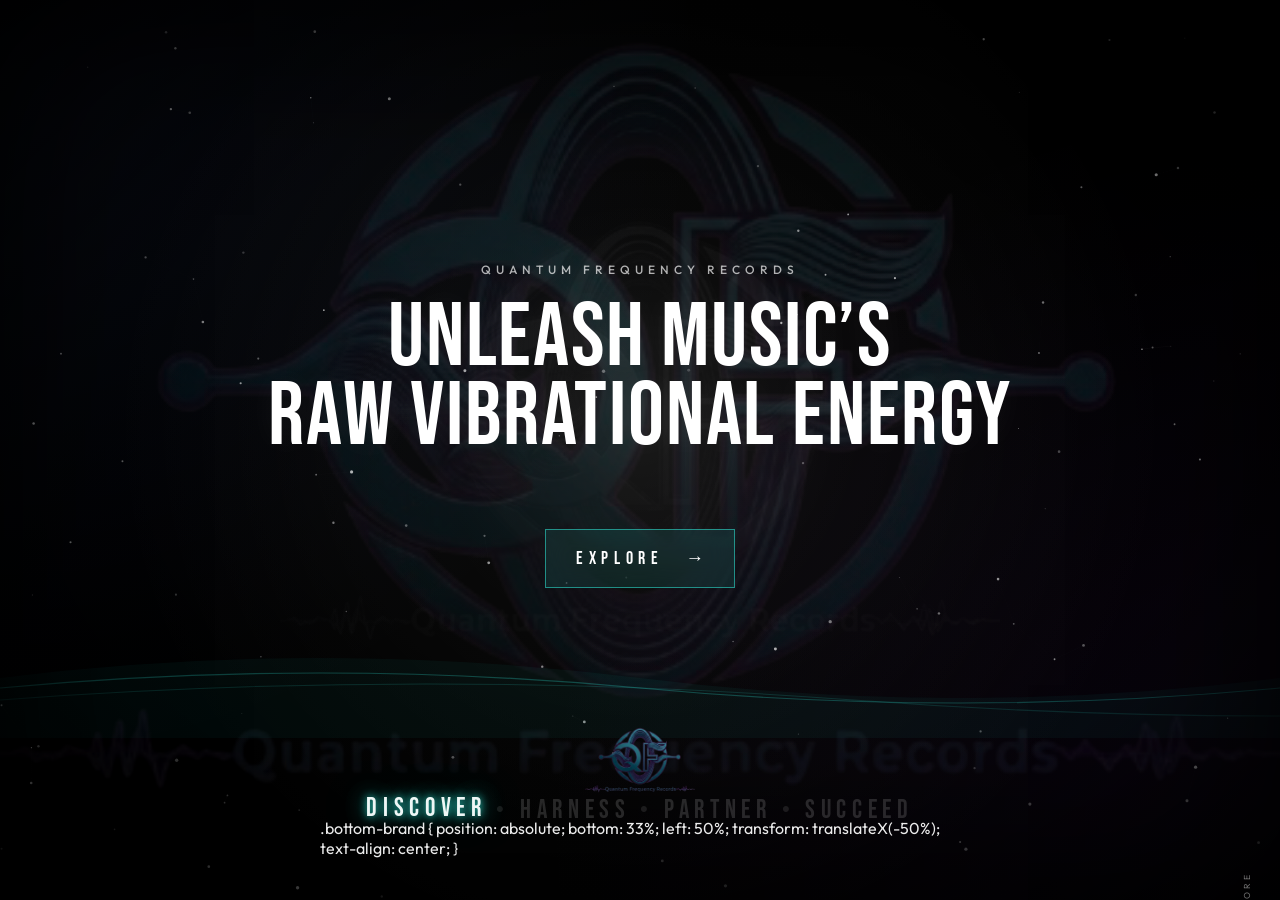
==== commit 78cad94a: "Add bottom-brand styles for positioning and alignment Add CSS styles for bottom-brand class in index" ====
--- a/index.html
+++ b/index.html
@@ -163,6 +163,17 @@
                 alt="Quantum Frequency Records"
             >
 
+
+.bottom-brand {
+    position: absolute;
+    bottom: 33%;
+    left: 50%;
+    transform: translateX(-50%);
+    text-align: center;
+}
+
+
+            
             <p class="brand-name"></p>
             <p class="brand-sub"></p>
 
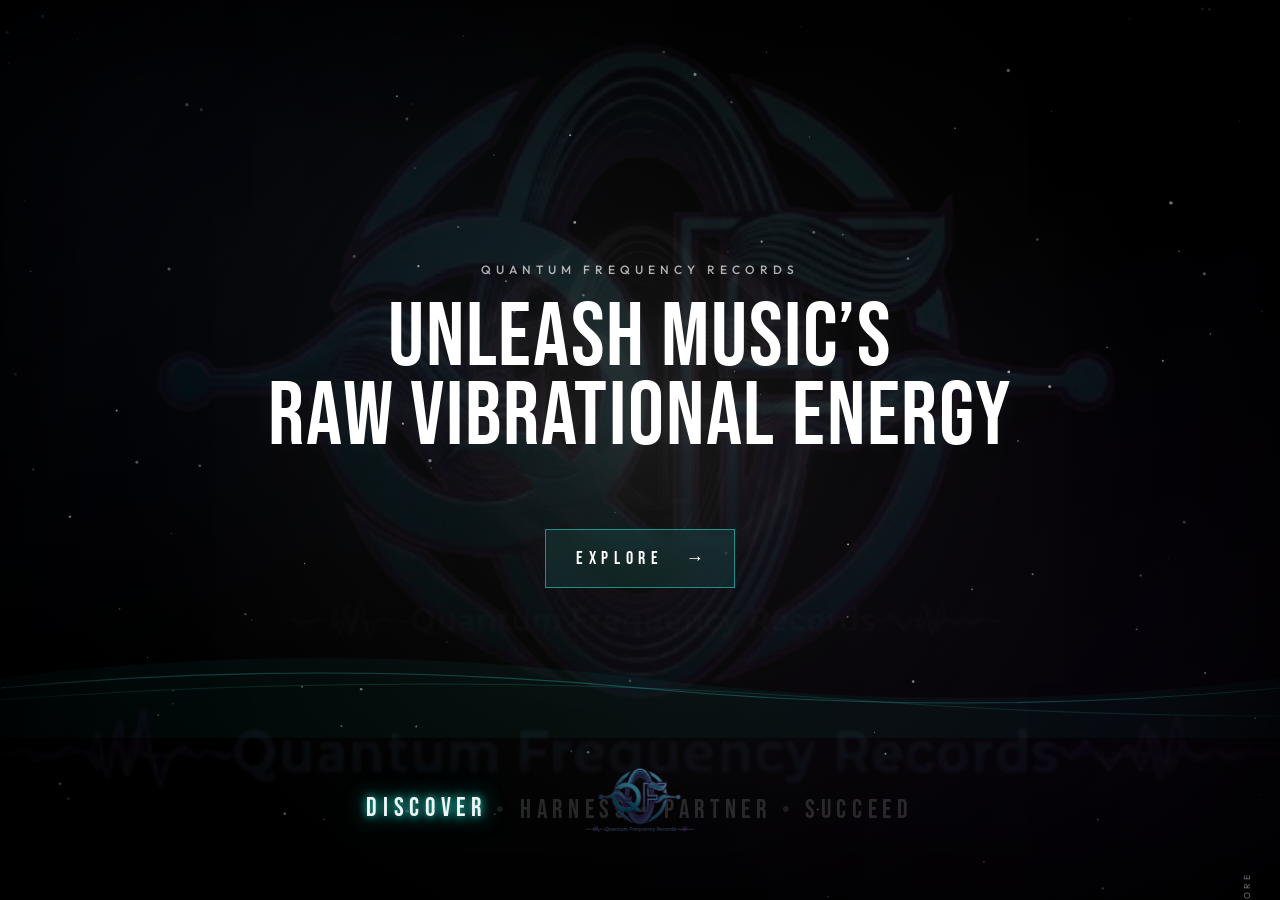
==== commit 081a8305: "Remove .bottom-brand CSS class Removed the .bottom-brand CSS class from index.html." ====
--- a/index.html
+++ b/index.html
@@ -162,15 +162,7 @@
                 src="assets/images/logo/qfr-logo.png"
                 alt="Quantum Frequency Records"
             >
-
-
-.bottom-brand {
-    position: absolute;
-    bottom: 33%;
-    left: 50%;
-    transform: translateX(-50%);
-    text-align: center;
-}
+            
 
 
             
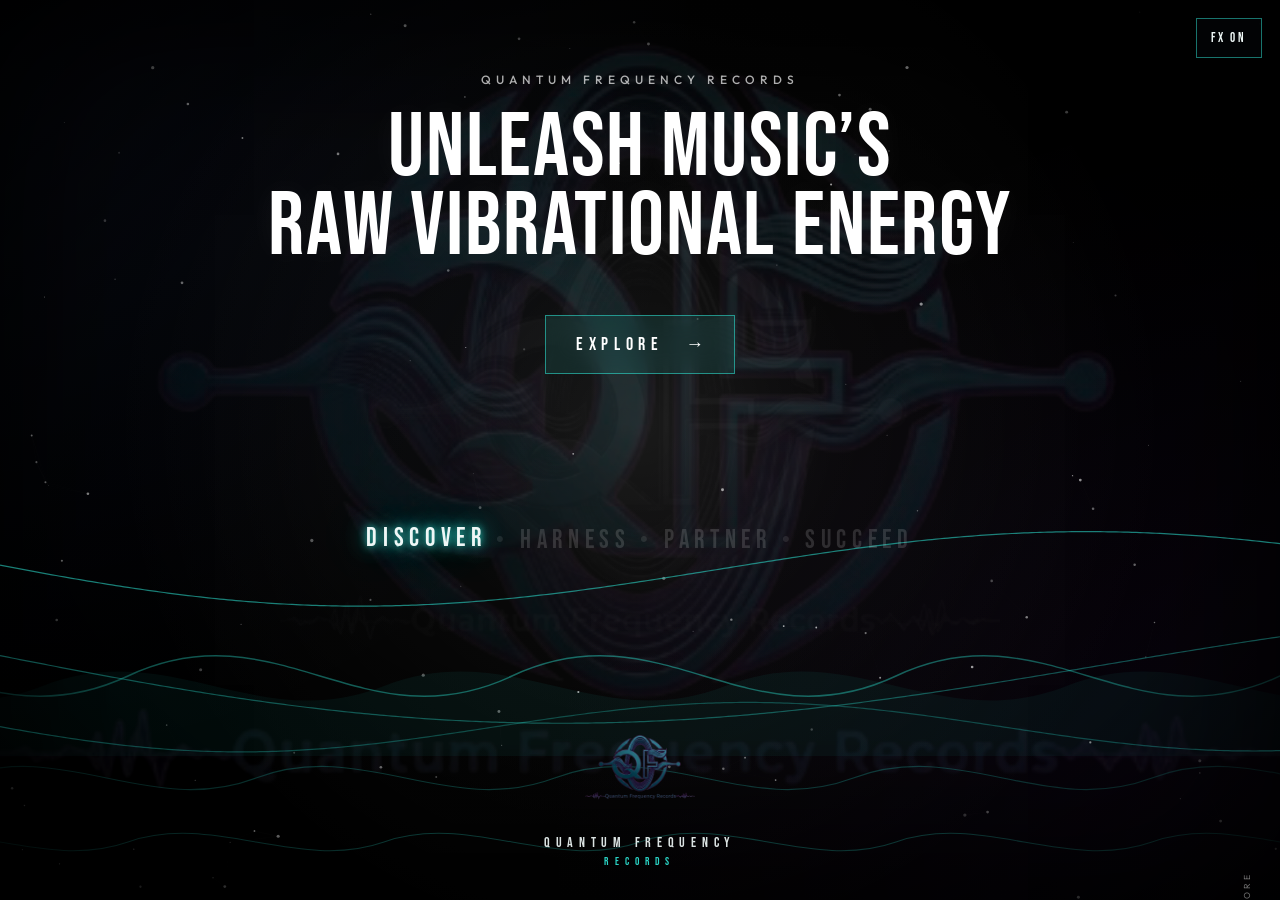
==== commit d84652f0: "Refine landing, header, home, footer, and artists Lower the landing logo below the glowing subtitles" ====
--- a/index.html
+++ b/index.html
@@ -63,13 +63,39 @@
             aria-hidden="true"
         ></canvas>
 
+        <canvas
+            id="frequencyCanvas"
+            aria-hidden="true"
+        ></canvas>
+
         <div class="wave-field" aria-hidden="true">
-            <svg viewBox="0 0 1200 120" preserveAspectRatio="none">
-                <path d="M0 60 Q150 20 300 60 T600 60 T900 60 T1200 60 V120 H0 Z" fill="rgba(46,230,214,0.06)"/>
-                <path d="M0 70 Q150 40 300 70 T600 70 T900 70 T1200 70" fill="none" stroke="rgba(46,230,214,0.35)" stroke-width="1.2"/>
-                <path d="M0 82 Q200 50 400 82 T800 82 T1200 82" fill="none" stroke="rgba(46,230,214,0.2)" stroke-width="1"/>
-            </svg>
+            <div class="wave-layer wave-a">
+                <svg viewBox="0 0 2400 160" preserveAspectRatio="none">
+                    <path d="M0 90 C 120 40 200 140 320 90 C 440 40 520 140 640 90 C 760 40 840 140 960 90 C 1080 40 1160 140 1280 90 C 1400 40 1480 140 1600 90 C 1720 40 1800 140 1920 90 C 2040 40 2120 140 2240 90 C 2320 50 2360 90 2400 90 V 160 H 0 Z" fill="rgba(46,230,214,0.06)"/>
+                    <path d="M0 80 C 140 20 220 150 360 80 C 500 10 580 150 720 80 C 860 10 940 150 1080 80 C 1220 10 1300 150 1440 80 C 1580 10 1660 150 1800 80 C 1940 10 2020 150 2160 80 C 2280 30 2340 90 2400 80" fill="none" stroke="rgba(46,230,214,0.45)" stroke-width="1.4"/>
+                </svg>
+            </div>
+            <div class="wave-layer wave-b">
+                <svg viewBox="0 0 2400 120" preserveAspectRatio="none">
+                    <path d="M0 70 C 100 20 180 110 280 70 C 380 30 460 110 560 70 C 660 30 740 110 840 70 C 940 30 1020 110 1120 70 C 1220 30 1300 110 1400 70 C 1500 30 1580 110 1680 70 C 1780 30 1860 110 1960 70 C 2060 30 2140 110 2240 70 C 2320 40 2360 70 2400 70" fill="none" stroke="rgba(46,230,214,0.35)" stroke-width="1.2"/>
+                </svg>
+            </div>
+            <div class="wave-layer wave-c">
+                <svg viewBox="0 0 2400 80" preserveAspectRatio="none">
+                    <path d="M0 40 C 80 10 160 70 240 40 C 320 10 400 70 480 40 C 560 10 640 70 720 40 C 800 10 880 70 960 40 C 1040 10 1120 70 1200 40 C 1280 10 1360 70 1440 40 C 1520 10 1600 70 1680 40 C 1760 10 1840 70 1920 40 C 2000 10 2080 70 2160 40 C 2240 10 2320 70 2400 40" fill="none" stroke="rgba(46,230,214,0.55)" stroke-width="1"/>
+                </svg>
+            </div>
         </div>
+
+        <button
+            id="fxToggle"
+            class="fx-toggle"
+            type="button"
+            aria-pressed="true"
+            aria-label="Turn atmosphere off"
+        >
+            FX ON
+        </button>
 
         <!-- Dark cinematic overlay -->
         <div
@@ -80,8 +106,7 @@
         <!-- Main content -->
         <section class="landing-content">
 
-            <!-- Main headline -->
-            <div class="headline-wrapper">
+            <div class="headline-block">
 
                 <p class="eyebrow">
                     QUANTUM FREQUENCY RECORDS
@@ -92,31 +117,27 @@
                     Raw Vibrational Energy
                 </h1>
 
-            </div>
-
-
-            <!-- Explore button -->
-            <button
-                id="exploreButton"
-                class="explore-button"
-                type="button"
-            >
-
-                <span class="button-text">
-                    Explore
-                </span>
-
-                <span
-                    class="button-arrow"
-                    aria-hidden="true"
+                <button
+                    id="exploreButton"
+                    class="explore-button"
+                    type="button"
                 >
-                    →
-                </span>
-
-            </button>
-
-
-            <!-- Animated subtitle -->
+
+                    <span class="button-text">
+                        Explore
+                    </span>
+
+                    <span
+                        class="button-arrow"
+                        aria-hidden="true"
+                    >
+                        →
+                    </span>
+
+                </button>
+
+            </div>
+
             <div
                 class="subtitle"
                 aria-label="Discover, Harness, Partner, Succeed"
@@ -152,24 +173,22 @@
 
             </div>
 
+            <div class="bottom-brand">
+
+                <img
+                    src="assets/images/logo/qfr-logo.png"
+                    alt="Quantum Frequency Records"
+                >
+
+                <p class="brand-name">QUANTUM FREQUENCY</p>
+                <p class="brand-sub">RECORDS</p>
+
+            </div>
+
         </section>
 
 
-        <!-- Bottom logo -->
-        <div class="bottom-brand">
-
-            <img
-                src="assets/images/logo/qfr-logo.png"
-                alt="Quantum Frequency Records"
-            >
-            
-
-
-            
-            <p class="brand-name"></p>
-            <p class="brand-sub"></p>
-
-        </div>
+        </section>
 
 
         <!-- Scroll indicator -->
--- a/css/style.css
+++ b/css/style.css
@@ -274,17 +274,21 @@
 
     align-items: center;
 
-    justify-content: center;
-
     text-align: center;
 
     padding:
-        80px
+        72px
         20px
-        130px;
+        24px;
 
     animation:
         contentReveal 1.8s ease forwards;
+}
+
+.headline-block {
+    display: flex;
+    flex-direction: column;
+    align-items: center;
 }
 
 
@@ -363,7 +367,7 @@
 .explore-button {
     position: relative;
 
-    margin-top: 72px;
+    margin-top: 48px;
 
     min-width: 190px;
 
@@ -483,12 +487,9 @@
 ------------------------------------------------------------ */
 
 .subtitle {
-    position: absolute;
-
-    bottom: 74px;
-
-    left: 20px;
-    right: 20px;
+    position: relative;
+
+    flex: 1;
 
     display: flex;
 
@@ -498,6 +499,10 @@
     flex-wrap: wrap;
 
     gap: 10px;
+
+    width: 100%;
+
+    min-height: 4.5rem;
 
     font-family: "Bebas Neue", "Oswald", sans-serif;
 
@@ -552,16 +557,10 @@
 ------------------------------------------------------------ */
 
 .bottom-brand {
-    position: absolute;
+    position: relative;
 
     z-index: 12;
 
-    bottom: 28px;
-
-    left: 50%;
-
-    transform: translateX(-50%);
-
     width: auto;
 
     opacity: 0.92;
@@ -573,6 +572,10 @@
     flex-direction: column;
 
     align-items: center;
+
+    margin-top: 8px;
+
+    padding-bottom: 8px;
 }
 
 
@@ -833,27 +836,86 @@
 
 .wave-field {
     position: absolute;
-    left: 0;
-    right: 0;
-    bottom: 18%;
+    inset: 0;
     z-index: 4;
-    height: 120px;
     overflow: hidden;
     pointer-events: none;
+}
+
+.wave-layer {
+    position: absolute;
+    left: -50%;
+    width: 200%;
+    pointer-events: none;
+}
+
+.wave-layer svg {
+    width: 100%;
+    height: 100%;
+}
+
+.wave-a {
+    bottom: 16%;
+    height: 160px;
+    animation: wave-drift 28s linear infinite;
+}
+
+.wave-b {
+    bottom: 8%;
+    height: 120px;
+    animation: wave-drift 40s linear infinite reverse;
     opacity: 0.85;
 }
 
-.wave-field svg {
-    width: 200%;
+.wave-c {
+    bottom: 2%;
+    height: 80px;
+    animation: wave-drift 22s linear infinite;
+    opacity: 0.7;
+}
+
+#frequencyCanvas {
+    position: absolute;
+    inset: 0;
+    z-index: 5;
+    width: 100%;
     height: 100%;
-    animation: wave-drift 28s linear infinite;
+    pointer-events: none;
+}
+
+.fx-toggle {
+    position: absolute;
+    top: 18px;
+    right: 18px;
+    z-index: 20;
+    height: 40px;
+    padding: 0 14px;
+    border: 1px solid rgba(46, 230, 214, 0.5);
+    background: rgba(4, 6, 10, 0.5);
+    color: #eef7f6;
+    font-family: "Bebas Neue", "Oswald", sans-serif;
+    letter-spacing: 0.22em;
+    font-size: 0.8rem;
+    cursor: pointer;
+    backdrop-filter: blur(8px);
+}
+
+.fx-toggle:hover {
+    border-color: #2ee6d6;
+    box-shadow: 0 0 18px rgba(46, 230, 214, 0.35);
+}
+
+.landing.fx-off .wave-field,
+.landing.fx-off #particleCanvas,
+.landing.fx-off #frequencyCanvas {
+    display: none;
 }
 
 @keyframes wave-drift {
     from { transform: translateX(0); }
-    to { transform: translateX(-50%); }
+    to { transform: translateX(-25%); }
 }
 
 @media (prefers-reduced-motion: reduce) {
-    .wave-field svg { animation: none !important; }
-}
+    .wave-layer { animation: none !important; }
+}
